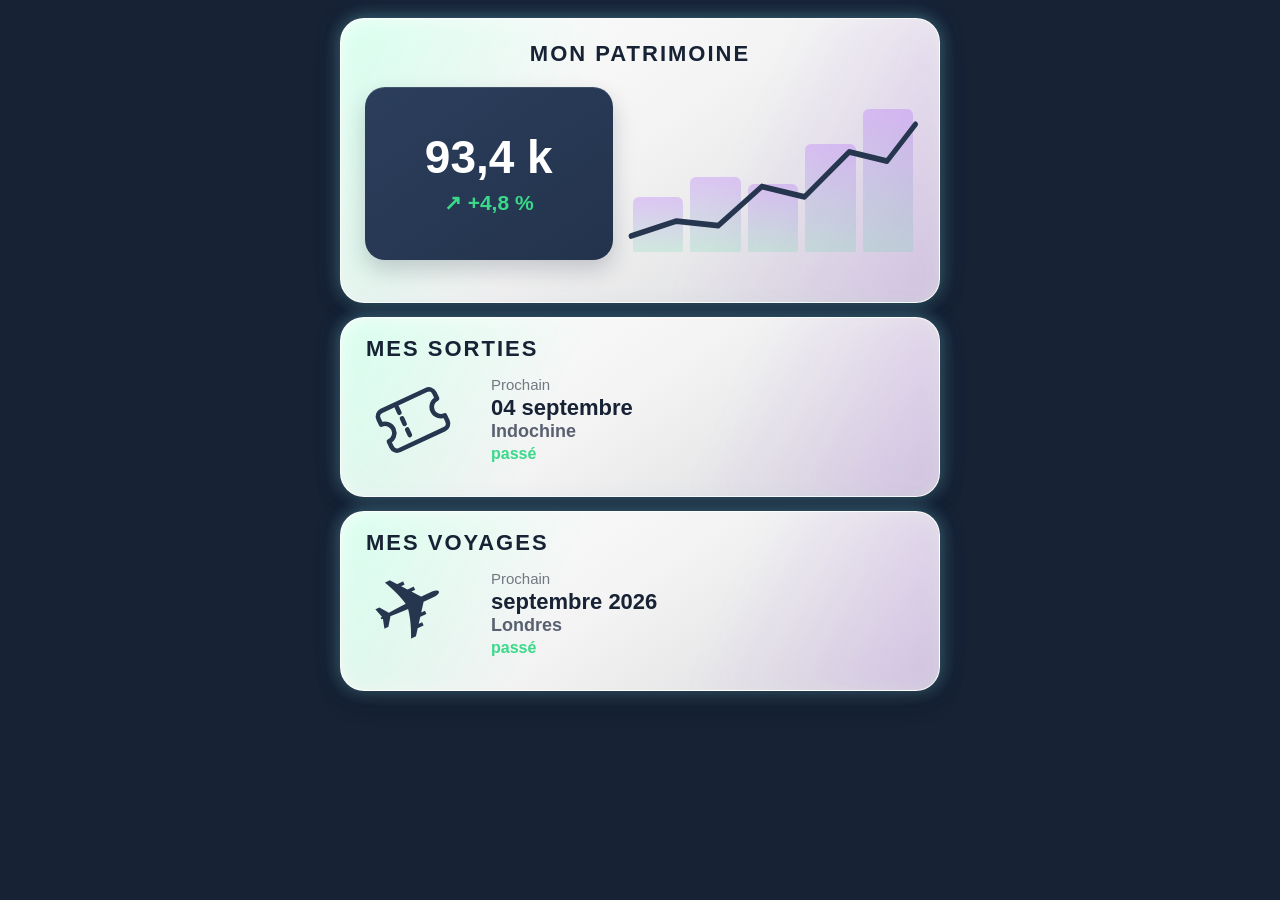
==== index.html @ 4603ddf6 "Change 'evenement' span to 'destination'" ====
<!DOCTYPE html>
<html lang="fr">
<head>
    <meta charset="UTF-8">
    <meta name="viewport" content="width=device-width, initial-scale=1.0">
    <title>Hub</title>
    <link rel="stylesheet" href="style.css">
</head>
<body>

    <div class="hub">

        <!-- Carte Patrimoine -->
        <div class="card card-patrimoine">
            <h1>MON PATRIMOINE</h1>
            <div class="patrimoine-content">
                <div class="value-box">
                    <span class="total-value">93,4 k</span>
                    <span class="evolution">↗ +4,8 %</span>
                </div>
                <div class="graph">

                    <div class="bar bar-1"></div>
                    <div class="bar bar-2"></div>
                    <div class="bar bar-3"></div>
                    <div class="bar bar-4"></div>
                    <div class="bar bar-5"></div>

                    <svg viewBox="0 0 300 150" preserveAspectRatio="none">

                        <polyline
                            points="0,125 48,112 92,116 138,82 183,91 230,52 270,60 300,28"
                            fill="none"
                        />

                    </svg>

                </div>
            </div>
        </div>

        <!-- Carte Sorties -->
        <div class="card card-small">
            <h2>MES SORTIES</h2>
            <div class="small-content">
                <div class="icon">
                    <svg class="ticket-icon" viewBox="0 0 24 24" fill="none" stroke-width="2" stroke-linecap="round" stroke-linejoin="round">
                        <path d="M2 9a3 3 0 0 1 0 6v2a2 2 0 0 0 2 2h16a2 2 0 0 0 2-2v-2a3 3 0 0 1 0-6V7a2 2 0 0 0-2-2H4a2 2 0 0 0-2 2z"></path>
                        <line x1="9" y1="6" x2="9" y2="18" stroke-dasharray="2 2"></line>
                    </svg>
                </div>
                <div class="next-info">
                    <span class="label">Prochain</span>
                    <span class="date">04 septembre</span>
                    <span class="destination">Stepson</span>
                    <span class="countdown">dans 4 mois</span>
                </div>
            </div>
        </div>

        <!-- Carte Voyages -->
        <div class="card card-small">
            <h2>MES VOYAGES</h2>
            <div class="small-content">
                <div class="icon">
                    <span class="plane-icon">✈</span>
                </div>
                <div class="next-info">
                    <span class="label">Prochain</span>
                    <span class="date">18 septembre</span>
                    <span class="destination">Londres</span>
                    <span class="countdown">dans 18 jours</span>
                </div>
            </div>
        </div>

    </div>

<script src="script.js"></script>
    
</body>
</html>
---- style.css ----
* {
    margin: 0;
    padding: 0;
    box-sizing: border-box;
    -webkit-tap-highlight-color: transparent;
}

html,
body {
    width: 100%;
    height: 100%;
    overflow: hidden;
}

body {
    font-family: Arial, sans-serif;
    background: #172235;
    color: #172235;
    padding: 18px 16px;
    overflow: hidden;
}

.hub {
    width: 100%;
    height: 100%;
    max-width: 600px;
    margin: 0 auto;
    display: flex;
    flex-direction: column;
    justify-space: space-between;
    gap: 14px;
}

/* ==================================================
   CADRES ET HALO
================================================== */

.card {
    position: relative;
    width: 100%;
    background: linear-gradient(145deg, #ffffff 0%, #f3f3f3 48%, #d7d8db 100%);
    border-radius: 24px;
    border: 1px solid rgba(255,255,255,0.85);
    isolation: isolate;
    overflow: hidden;
    box-shadow:
        0 12px 25px rgba(0,0,0,0.18),
        0 0 16px rgba(55,255,170,0.25),
        0 0 30px rgba(55,255,170,0.10),
        0 0 18px rgba(175,80,255,0.19),
        0 0 34px rgba(175,80,255,0.08);
}

.card::before {
    content: "";
    position: absolute;
    inset: -4px;
    border-radius: 28px;
    background: linear-gradient(
        115deg,
        rgba(55,255,170,0.34),
        transparent 38%,
        transparent 62%,
        rgba(175,80,255,0.30)
    );
    filter: blur(11px);
    opacity: 0.58;
    z-index: -1;
}

/* ==================================================
   TITRES
================================================== */

.card h1,
.card h2 {
    color: #172235;
    font-weight: 700;
    letter-spacing: 2px;
}

.card-patrimoine h1 {
    text-align: center;
    font-size: 22px;
}

.card-small h2 {
    text-align: left;
    font-size: 22px;
}

/* ==================================================
   PATRIMOINE
================================================== */

.card-patrimoine {
    height: 44vh;
    min-height: 245px;
    max-height: 285px;
    padding: 22px 24px;
}

.patrimoine-content {
    height: calc(100% - 38px);
    margin-top: 6px;
    display: flex;
    align-items: center;
    gap: 18px;
}

.value-box {
    width: 45%;
    height: 86%;
    flex-shrink: 0;
    background: linear-gradient(145deg, #2b3e5b, #23334d);
    border-radius: 20px;
    padding: 18px;
    display: flex;
    flex-direction: column;
    align-items: center;
    justify-content: center;
    text-align: center;
    box-shadow:
        inset 0 1px 0 rgba(255,255,255,0.12),
        0 10px 22px rgba(23,34,53,0.20);
}

.total-value {
    color: #ffffff;
    font-size: clamp(34px, 8vw, 46px);
    line-height: 1;
    font-weight: 700;
    white-space: nowrap;
}

.evolution {
    margin-top: 12px;
    color: #39d98a;
    font-size: 21px;
    line-height: 1;
    font-weight: 600;
}

/* ==================================================
   GRAPHIQUE
================================================== */

.graph {
    position: relative;
    width: 55%;
    height: 86%;
    display: flex;
    align-items: flex-end;
    gap: 7px;
    padding: 8px 2px;
}

.bar {
    flex: 1;
    border-radius: 6px 6px 2px 2px;
    background: linear-gradient(
        to top,
        rgba(54,216,143,0.18),
        rgba(167,77,255,0.30)
    );
    opacity: 0.85;
}

.bar-1 { height: 35%; }
.bar-2 { height: 48%; }
.bar-3 { height: 43%; }
.bar-4 { height: 69%; }
.bar-5 { height: 91%; }

.graph svg {
    position: absolute;
    inset: 5px 0;
    width: 100%;
    height: 100%;
    overflow: visible;
}

.graph polyline {
    stroke: #26364f;
    stroke-width: 5;
    stroke-linecap: round;
    stroke-linejoin: round;
}

/* ==================================================
   PETITS CADRES
================================================== */

.card-small {
    height: 25vh;
    min-height: 155px;
    max-height: 180px;
    padding: 18px 25px;
    display: flex;
    flex-direction: column;
    justify-space: space-between;
}

.card-small .small-content {
    flex: 1;
    position: relative;
    display: flex;
    align-items: center;
}

/* ==================================================
   ICÔNES (CENTRAGE ET TAILLES)
================================================== */

.card-small .icon {
    position: absolute;
    left: 10px; /* Distance exacte par rapport au bord gauche */
    top: 50%;
    transform: translateY(-50%);
    display: flex;
    align-items: center;
    justify-content: center;
    color: #26364f;
}


/* Ticket centré avec trait plus fin (stroke-width: 1.5px) */
.ticket-icon {
    width: 74px;
    height: 74px;
    transform: rotate(-25deg);
    stroke: #26364f;
    stroke-width: 1.5px;
}

/* Avion agrandi et centré */
.plane-icon {
    font-size: 90px;
    line-height: 1;
    transform: rotate(-25deg) translateY(-8px);
    display: flex;
    align-items: center;
    justify-content: center;
}

/* ==================================================
   INFORMATIONS
================================================== */

.next-info {
    margin-left: 125px; /* Ajuste cette valeur selon la taille de ton icône */
    display: flex;
    flex-direction: column;
    gap: 2px;
}


.label {
    font-size: 15px;
    line-height: 1.1;
    font-weight: 500;
    color: #737781;
}

.date {
    font-size: 22px;
    line-height: 1.1;
    font-weight: 700;
    color: #172235;
    white-space: nowrap;
}

.destination {
    font-size: 18px;
    line-height: 1.1;
    font-weight: 600;
    color: #596170;
}

.countdown {
    margin-top: 1px;
    font-size: 16px;
    line-height: 1.1;
    font-weight: 600;
    color: #39d98a;
}
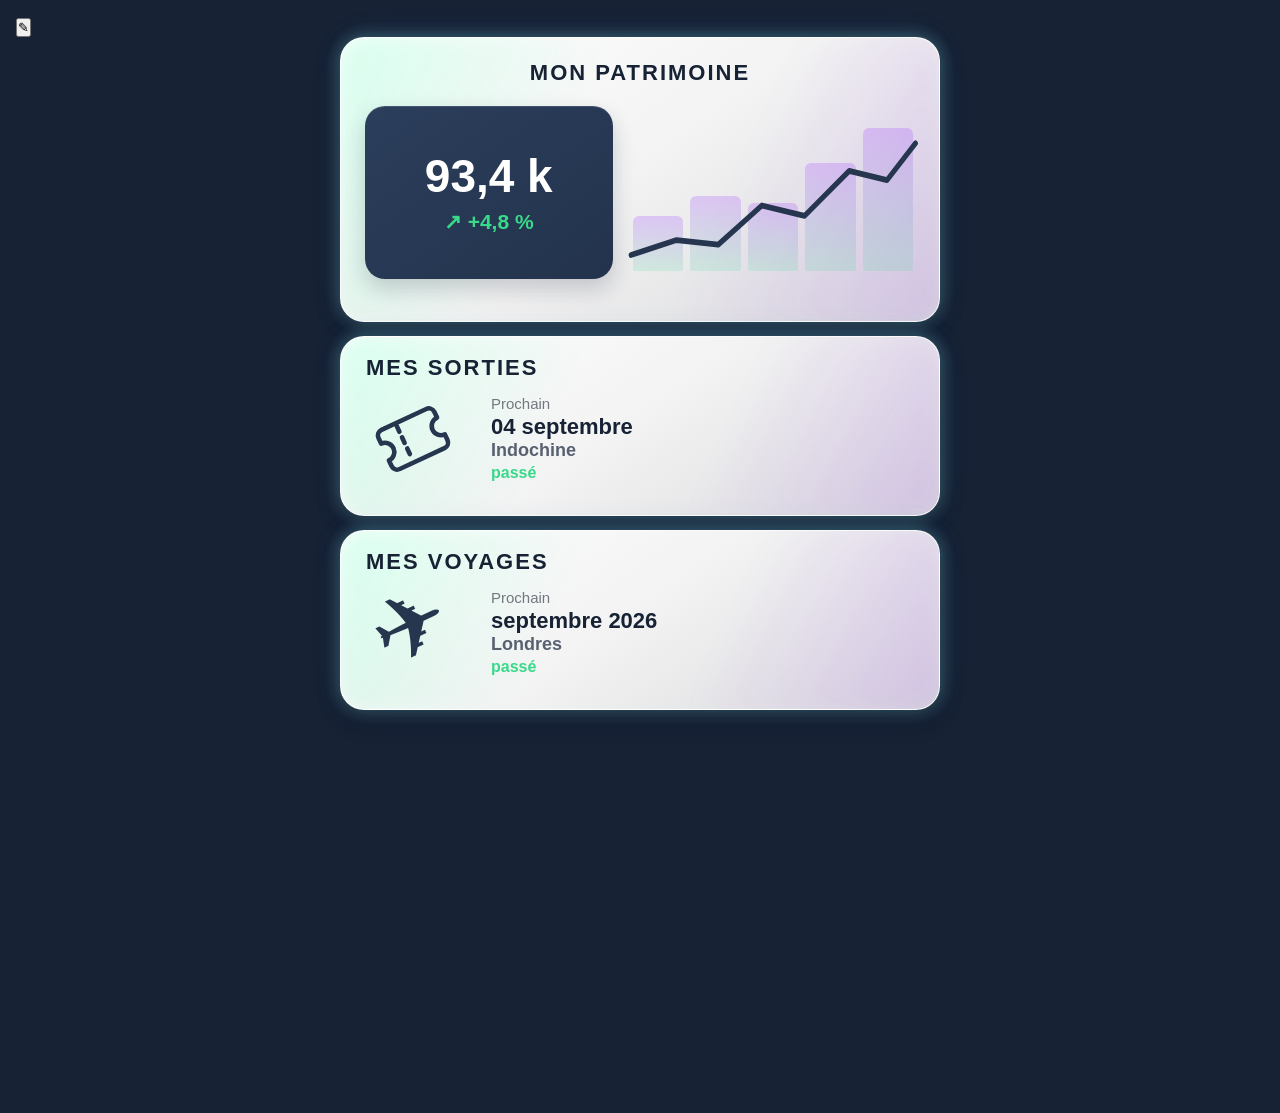
==== commit 9b394a4e: "Create index.html" ====
--- a/index.html
+++ b/index.html
@@ -6,18 +6,45 @@
     <title>Hub</title>
     <link rel="stylesheet" href="style.css">
 </head>
+
 <body>
 
+    <!-- =========================
+         BOUTON ÉDITION
+    ========================= -->
+
+    <button id="btnEdition" aria-label="Modifier le Hub">
+        ✎
+    </button>
+
+
+    <!-- =========================
+         HUB
+    ========================= -->
+
     <div class="hub">
 
         <!-- Carte Patrimoine -->
+
         <div class="card card-patrimoine">
+
             <h1>MON PATRIMOINE</h1>
+
             <div class="patrimoine-content">
+
                 <div class="value-box">
-                    <span class="total-value">93,4 k</span>
-                    <span class="evolution">↗ +4,8 %</span>
-                </div>
+
+                    <span class="total-value">
+                        93,4 k
+                    </span>
+
+                    <span class="evolution">
+                        0 %
+                    </span>
+
+                </div>
+
+
                 <div class="graph">
 
                     <div class="bar bar-1"></div>
@@ -26,7 +53,10 @@
                     <div class="bar bar-4"></div>
                     <div class="bar bar-5"></div>
 
-                    <svg viewBox="0 0 300 150" preserveAspectRatio="none">
+                    <svg
+                        viewBox="0 0 300 150"
+                        preserveAspectRatio="none"
+                    >
 
                         <polyline
                             points="0,125 48,112 92,116 138,82 183,91 230,52 270,60 300,28"
@@ -36,47 +66,217 @@
                     </svg>
 
                 </div>
-            </div>
-        </div>
+
+            </div>
+
+        </div>
+
 
         <!-- Carte Sorties -->
+
         <div class="card card-small">
+
             <h2>MES SORTIES</h2>
+
             <div class="small-content">
+
                 <div class="icon">
-                    <svg class="ticket-icon" viewBox="0 0 24 24" fill="none" stroke-width="2" stroke-linecap="round" stroke-linejoin="round">
+
+                    <svg
+                        class="ticket-icon"
+                        viewBox="0 0 24 24"
+                        fill="none"
+                        stroke-width="2"
+                        stroke-linecap="round"
+                        stroke-linejoin="round"
+                    >
+
                         <path d="M2 9a3 3 0 0 1 0 6v2a2 2 0 0 0 2 2h16a2 2 0 0 0 2-2v-2a3 3 0 0 1 0-6V7a2 2 0 0 0-2-2H4a2 2 0 0 0-2 2z"></path>
-                        <line x1="9" y1="6" x2="9" y2="18" stroke-dasharray="2 2"></line>
+
+                        <line
+                            x1="9"
+                            y1="6"
+                            x2="9"
+                            y2="18"
+                            stroke-dasharray="2 2"
+                        ></line>
+
                     </svg>
-                </div>
+
+                </div>
+
+
                 <div class="next-info">
-                    <span class="label">Prochain</span>
-                    <span class="date">04 septembre</span>
-                    <span class="destination">Stepson</span>
-                    <span class="countdown">dans 4 mois</span>
-                </div>
-            </div>
-        </div>
+
+                    <span class="label">
+                        Prochain
+                    </span>
+
+                    <span class="date"></span>
+
+                    <span class="destination"></span>
+
+                    <span class="countdown"></span>
+
+                </div>
+
+            </div>
+
+        </div>
+
 
         <!-- Carte Voyages -->
+
         <div class="card card-small">
+
             <h2>MES VOYAGES</h2>
+
             <div class="small-content">
+
                 <div class="icon">
-                    <span class="plane-icon">✈</span>
-                </div>
+
+                    <span class="plane-icon">
+                        ✈
+                    </span>
+
+                </div>
+
+
                 <div class="next-info">
-                    <span class="label">Prochain</span>
-                    <span class="date">18 septembre</span>
-                    <span class="destination">Londres</span>
-                    <span class="countdown">dans 18 jours</span>
-                </div>
-            </div>
+
+                    <span class="label">
+                        Prochain
+                    </span>
+
+                    <span class="date"></span>
+
+                    <span class="destination"></span>
+
+                    <span class="countdown"></span>
+
+                </div>
+
+            </div>
+
         </div>
 
     </div>
 
-<script src="script.js"></script>
-    
+
+    <!-- =========================
+         FENÊTRE D'ÉDITION
+    ========================= -->
+
+    <div id="edition" class="edition">
+
+        <div class="edition-box">
+
+            <div class="edition-header">
+
+                <h2>MODIFIER LE HUB</h2>
+
+                <button
+                    id="btnFermer"
+                    aria-label="Fermer"
+                >
+                    ×
+                </button>
+
+            </div>
+
+
+            <!-- Patrimoine -->
+
+            <div class="edition-section">
+
+                <h3>PATRIMOINE</h3>
+
+                <label for="inputPatrimoine">
+                    Total en €
+                </label>
+
+                <input
+                    id="inputPatrimoine"
+                    type="number"
+                    inputmode="decimal"
+                    min="0"
+                    step="0.01"
+                >
+
+            </div>
+
+
+            <!-- Sortie -->
+
+            <div class="edition-section">
+
+                <h3>SORTIE</h3>
+
+                <label for="inputSortieDate">
+                    Date
+                </label>
+
+                <input
+                    id="inputSortieDate"
+                    type="date"
+                >
+
+
+                <label for="inputSortieEvenement">
+                    Événement
+                </label>
+
+                <input
+                    id="inputSortieEvenement"
+                    type="text"
+                    placeholder="Ex. Indochine"
+                >
+
+            </div>
+
+
+            <!-- Voyage -->
+
+            <div class="edition-section">
+
+                <h3>VOYAGE</h3>
+
+                <label for="inputVoyageDate">
+                    Mois et année
+                </label>
+
+                <input
+                    id="inputVoyageDate"
+                    type="month"
+                >
+
+
+                <label for="inputVoyageDestination">
+                    Destination
+                </label>
+
+                <input
+                    id="inputVoyageDestination"
+                    type="text"
+                    placeholder="Ex. Londres"
+                >
+
+            </div>
+
+
+            <button
+                id="btnEnregistrer"
+                class="btn-enregistrer"
+            >
+                ENREGISTRER
+            </button>
+
+        </div>
+
+    </div>
+
+
+    <script src="script.js"></script>
+
 </body>
 </html>
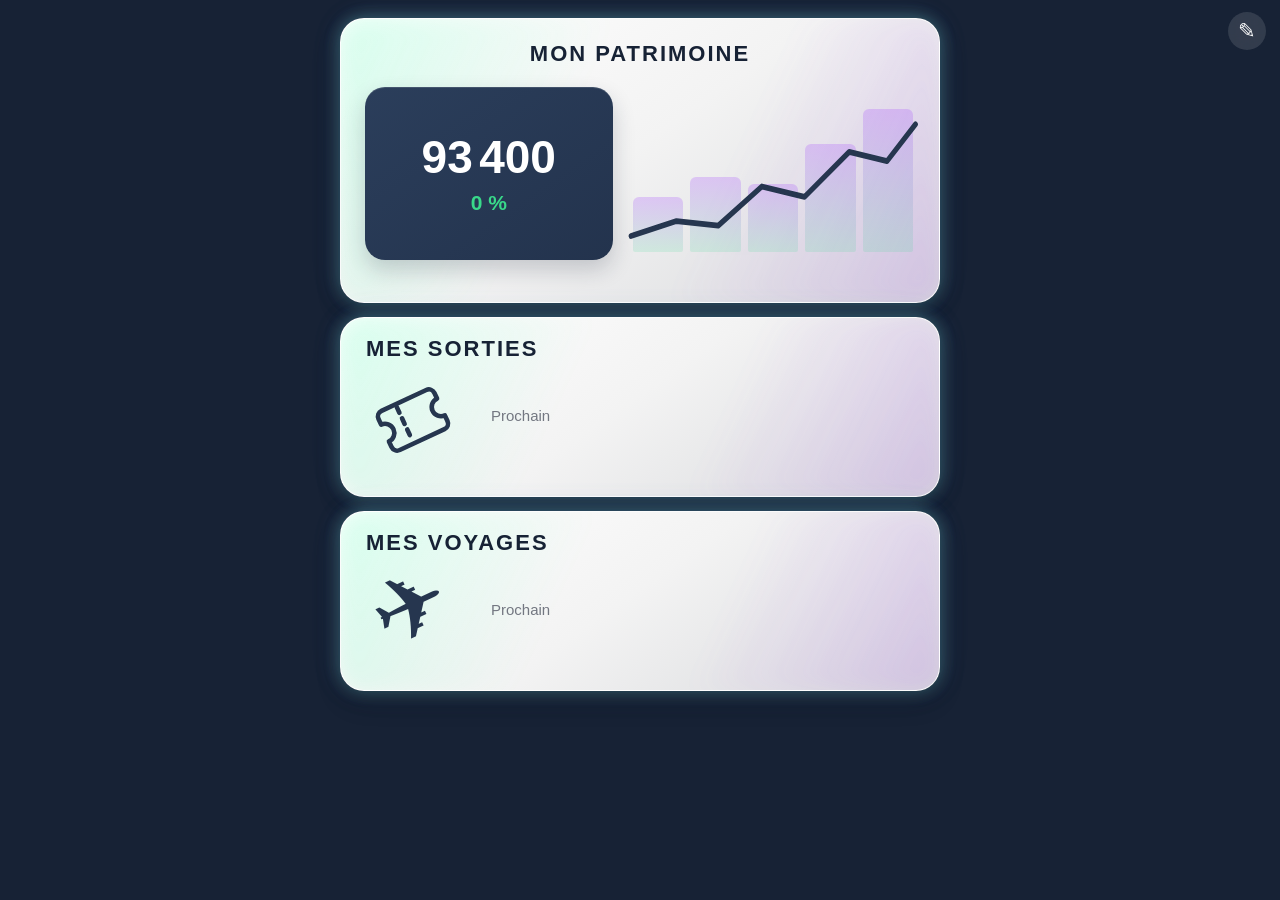
==== commit 7a39bdf3: "Add initial HTML structure for Hub" ====
--- a/index.html
+++ b/index.html
@@ -9,22 +9,16 @@
 
 <body>
 
-    <!-- =========================
-         BOUTON ÉDITION
-    ========================= -->
-
     <button id="btnEdition" aria-label="Modifier le Hub">
         ✎
     </button>
 
 
-    <!-- =========================
-         HUB
-    ========================= -->
-
     <div class="hub">
 
-        <!-- Carte Patrimoine -->
+        <!-- =========================
+             PATRIMOINE
+        ========================= -->
 
         <div class="card card-patrimoine">
 
@@ -57,12 +51,10 @@
                         viewBox="0 0 300 150"
                         preserveAspectRatio="none"
                     >
-
                         <polyline
                             points="0,125 48,112 92,116 138,82 183,91 230,52 270,60 300,28"
                             fill="none"
                         />
-
                     </svg>
 
                 </div>
@@ -72,7 +64,9 @@
         </div>
 
 
-        <!-- Carte Sorties -->
+        <!-- =========================
+             SORTIES
+        ========================= -->
 
         <div class="card card-small">
 
@@ -90,7 +84,6 @@
                         stroke-linecap="round"
                         stroke-linejoin="round"
                     >
-
                         <path d="M2 9a3 3 0 0 1 0 6v2a2 2 0 0 0 2 2h16a2 2 0 0 0 2-2v-2a3 3 0 0 1 0-6V7a2 2 0 0 0-2-2H4a2 2 0 0 0-2 2z"></path>
 
                         <line
@@ -100,7 +93,6 @@
                             y2="18"
                             stroke-dasharray="2 2"
                         ></line>
-
                     </svg>
 
                 </div>
@@ -125,7 +117,9 @@
         </div>
 
 
-        <!-- Carte Voyages -->
+        <!-- =========================
+             VOYAGES
+        ========================= -->
 
         <div class="card card-small">
 
@@ -164,7 +158,7 @@
 
 
     <!-- =========================
-         FENÊTRE D'ÉDITION
+         ÉDITION
     ========================= -->
 
     <div id="edition" class="edition">
@@ -185,7 +179,7 @@
             </div>
 
 
-            <!-- Patrimoine -->
+            <!-- PATRIMOINE -->
 
             <div class="edition-section">
 
@@ -201,24 +195,29 @@
                     inputmode="decimal"
                     min="0"
                     step="0.01"
-                >
-
-            </div>
-
-
-            <!-- Sortie -->
+                    placeholder="93400"
+                >
+
+            </div>
+
+
+            <!-- SORTIE -->
 
             <div class="edition-section">
 
                 <h3>SORTIE</h3>
 
                 <label for="inputSortieDate">
-                    Date
+                    Date — JJMMAA
                 </label>
 
                 <input
                     id="inputSortieDate"
-                    type="date"
+                    type="text"
+                    inputmode="numeric"
+                    maxlength="6"
+                    placeholder="040926"
+                    autocomplete="off"
                 >
 
 
@@ -230,24 +229,29 @@
                     id="inputSortieEvenement"
                     type="text"
                     placeholder="Ex. Indochine"
-                >
-
-            </div>
-
-
-            <!-- Voyage -->
+                    autocomplete="off"
+                >
+
+            </div>
+
+
+            <!-- VOYAGE -->
 
             <div class="edition-section">
 
                 <h3>VOYAGE</h3>
 
                 <label for="inputVoyageDate">
-                    Mois et année
+                    Mois + année — MMAAAA
                 </label>
 
                 <input
                     id="inputVoyageDate"
-                    type="month"
+                    type="text"
+                    inputmode="numeric"
+                    maxlength="6"
+                    placeholder="092026"
+                    autocomplete="off"
                 >
 
 
@@ -259,6 +263,7 @@
                     id="inputVoyageDestination"
                     type="text"
                     placeholder="Ex. Londres"
+                    autocomplete="off"
                 >
 
             </div>
@@ -279,4 +284,4 @@
     <script src="script.js"></script>
 
 </body>
-</html>
+  </html>
--- a/style.css
+++ b/style.css
@@ -284,3 +284,229 @@
     font-weight: 600;
     color: #39d98a;
 }
+
+/* ==================================================
+   BOUTON ÉDITION
+================================================== */
+
+#btnEdition {
+    position: fixed;
+    top: 12px;
+    right: 14px;
+    z-index: 50;
+
+    width: 38px;
+    height: 38px;
+
+    border: none;
+    border-radius: 50%;
+
+    background: rgba(255,255,255,0.12);
+    color: #ffffff;
+
+    font-size: 21px;
+    font-weight: 400;
+
+    display: flex;
+    align-items: center;
+    justify-content: center;
+
+    cursor: pointer;
+
+    backdrop-filter: blur(8px);
+    -webkit-backdrop-filter: blur(8px);
+}
+
+
+/* ==================================================
+   ÉVOLUTION PATRIMOINE
+================================================== */
+
+.evolution {
+    margin-top: 12px;
+    color: #39d98a;
+    font-size: 21px;
+    line-height: 1;
+    font-weight: 600;
+}
+
+
+/* ==================================================
+   FENÊTRE D'ÉDITION
+================================================== */
+
+.edition {
+    position: fixed;
+    inset: 0;
+
+    z-index: 100;
+
+    background: rgba(23,34,53,0.82);
+
+    display: none;
+
+    align-items: center;
+    justify-content: center;
+
+    padding: 20px;
+}
+
+.edition.active {
+    display: flex;
+}
+
+
+/* ==================================================
+   BOÎTE
+================================================== */
+
+.edition-box {
+    width: 100%;
+    max-width: 440px;
+    max-height: 92vh;
+
+    overflow-y: auto;
+
+    background: linear-gradient(
+        145deg,
+        #ffffff 0%,
+        #f3f3f3 48%,
+        #d7d8db 100%
+    );
+
+    border-radius: 24px;
+
+    padding: 22px;
+
+    box-shadow:
+        0 18px 40px rgba(0,0,0,0.35),
+        0 0 25px rgba(255,138,0,0.18);
+}
+
+
+/* ==================================================
+   EN-TÊTE
+================================================== */
+
+.edition-header {
+    display: flex;
+    align-items: center;
+    justify-content: space-between;
+
+    margin-bottom: 20px;
+}
+
+.edition-header h2 {
+    color: #172235;
+    font-size: 20px;
+    letter-spacing: 1.5px;
+}
+
+#btnFermer {
+    width: 34px;
+    height: 34px;
+
+    border: none;
+    border-radius: 50%;
+
+    background: #172235;
+    color: #ffffff;
+
+    font-size: 23px;
+
+    display: flex;
+    align-items: center;
+    justify-content: center;
+}
+
+
+/* ==================================================
+   SECTIONS
+================================================== */
+
+.edition-section {
+    margin-bottom: 20px;
+}
+
+.edition-section h3 {
+    margin-bottom: 10px;
+
+    color: #172235;
+
+    font-size: 15px;
+    letter-spacing: 1.5px;
+}
+
+
+/* ==================================================
+   LABELS
+================================================== */
+
+.edition-section label {
+    display: block;
+
+    margin-bottom: 5px;
+
+    color: #737781;
+
+    font-size: 13px;
+}
+
+
+/* ==================================================
+   CHAMPS
+================================================== */
+
+.edition-section input {
+    width: 100%;
+
+    height: 46px;
+
+    margin-bottom: 10px;
+
+    padding: 0 14px;
+
+    border: 1px solid #c9cbd0;
+    border-radius: 12px;
+
+    background: #ffffff;
+
+    color: #172235;
+
+    font-size: 16px;
+
+    outline: none;
+}
+
+.edition-section input:focus {
+    border-color: #ff8a00;
+    box-shadow: 0 0 0 2px rgba(255,138,0,0.12);
+}
+
+
+/* ==================================================
+   BOUTON ENREGISTRER
+================================================== */
+
+.btn-enregistrer {
+    width: 100%;
+
+    height: 50px;
+
+    border: none;
+    border-radius: 14px;
+
+    background: #172235;
+    color: #ffffff;
+
+    font-size: 15px;
+    font-weight: 700;
+
+    letter-spacing: 1.5px;
+
+    cursor: pointer;
+}
+
+.btn-enregistrer:active {
+    transform: scale(0.98);
+}
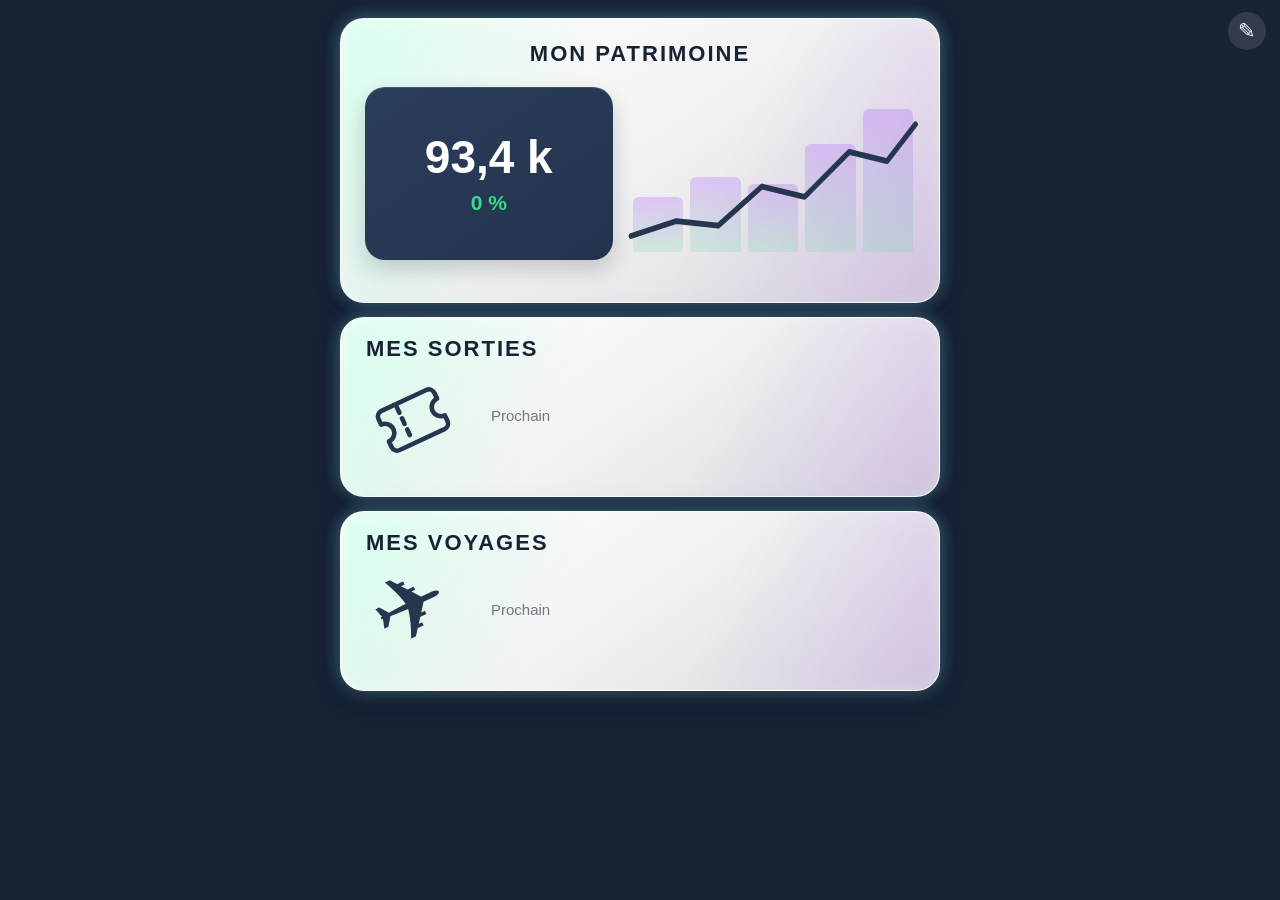
==== commit a1777633: "Update index.html" ====
--- a/index.html
+++ b/index.html
@@ -216,7 +216,7 @@
                     type="text"
                     inputmode="numeric"
                     maxlength="6"
-                    placeholder="040926"
+                    placeholder=""
                     autocomplete="off"
                 >
 
@@ -228,7 +228,7 @@
                 <input
                     id="inputSortieEvenement"
                     type="text"
-                    placeholder="Ex. Indochine"
+                    placeholder=""
                     autocomplete="off"
                 >
 
@@ -250,7 +250,7 @@
                     type="text"
                     inputmode="numeric"
                     maxlength="6"
-                    placeholder="092026"
+                    placeholder=""
                     autocomplete="off"
                 >
 
@@ -262,7 +262,7 @@
                 <input
                     id="inputVoyageDestination"
                     type="text"
-                    placeholder="Ex. Londres"
+                    placeholder=""
                     autocomplete="off"
                 >
 
--- a/style.css
+++ b/style.css
@@ -510,3 +510,218 @@
 .btn-enregistrer:active {
     transform: scale(0.98);
 }
+
+/* ==================================================
+   BOUTON ÉDITION
+================================================== */
+
+#btnEdition {
+    position: fixed;
+    top: 12px;
+    right: 14px;
+    z-index: 50;
+
+    width: 38px;
+    height: 38px;
+
+    border: none;
+    border-radius: 50%;
+
+    background: rgba(255,255,255,0.12);
+    color: #ffffff;
+
+    font-size: 21px;
+    font-weight: 400;
+
+    display: flex;
+    align-items: center;
+    justify-content: center;
+
+    cursor: pointer;
+
+    backdrop-filter: blur(8px);
+    -webkit-backdrop-filter: blur(8px);
+}
+
+
+/* ==================================================
+   FENÊTRE D'ÉDITION
+================================================== */
+
+.edition {
+    position: fixed;
+    inset: 0;
+
+    z-index: 100;
+
+    background: rgba(23,34,53,0.82);
+
+    display: none;
+
+    align-items: center;
+    justify-content: center;
+
+    padding: 20px;
+}
+
+.edition.active {
+    display: flex;
+}
+
+
+/* ==================================================
+   BOÎTE
+================================================== */
+
+.edition-box {
+    width: 100%;
+    max-width: 440px;
+    max-height: 92vh;
+
+    overflow-y: auto;
+
+    background: linear-gradient(
+        145deg,
+        #ffffff 0%,
+        #f3f3f3 48%,
+        #d7d8db 100%
+    );
+
+    border-radius: 24px;
+
+    padding: 22px;
+
+    box-shadow:
+        0 18px 40px rgba(0,0,0,0.35),
+        0 0 25px rgba(255,138,0,0.18);
+}
+
+
+/* ==================================================
+   EN-TÊTE
+================================================== */
+
+.edition-header {
+    display: flex;
+    align-items: center;
+    justify-content: space-between;
+
+    margin-bottom: 20px;
+}
+
+.edition-header h2 {
+    color: #172235;
+    font-size: 20px;
+    letter-spacing: 1.5px;
+}
+
+#btnFermer {
+    width: 34px;
+    height: 34px;
+
+    border: none;
+    border-radius: 50%;
+
+    background: #172235;
+    color: #ffffff;
+
+    font-size: 23px;
+
+    display: flex;
+    align-items: center;
+    justify-content: center;
+}
+
+
+/* ==================================================
+   SECTIONS
+================================================== */
+
+.edition-section {
+    margin-bottom: 20px;
+}
+
+.edition-section h3 {
+    margin-bottom: 10px;
+
+    color: #172235;
+
+    font-size: 15px;
+    letter-spacing: 1.5px;
+}
+
+
+/* ==================================================
+   LABELS
+================================================== */
+
+.edition-section label {
+    display: block;
+
+    margin-bottom: 5px;
+
+    color: #737781;
+
+    font-size: 13px;
+}
+
+
+/* ==================================================
+   CHAMPS
+================================================== */
+
+.edition-section input {
+    width: 100%;
+
+    height: 46px;
+
+    margin-bottom: 10px;
+
+    padding: 0 14px;
+
+    border: 1px solid #c9cbd0;
+    border-radius: 12px;
+
+    background: #ffffff;
+
+    color: #172235;
+
+    font-size: 16px;
+
+    outline: none;
+}
+
+.edition-section input:focus {
+    border-color: #ff8a00;
+
+    box-shadow:
+        0 0 0 2px rgba(255,138,0,0.12);
+}
+
+
+/* ==================================================
+   BOUTON
+================================================== */
+
+.btn-enregistrer {
+    width: 100%;
+
+    height: 50px;
+
+    border: none;
+    border-radius: 14px;
+
+    background: #172235;
+    color: #ffffff;
+
+    font-size: 15px;
+    font-weight: 700;
+
+    letter-spacing: 1.5px;
+
+    cursor: pointer;
+}
+
+.btn-enregistrer:active {
+    transform: scale(0.98);
+}
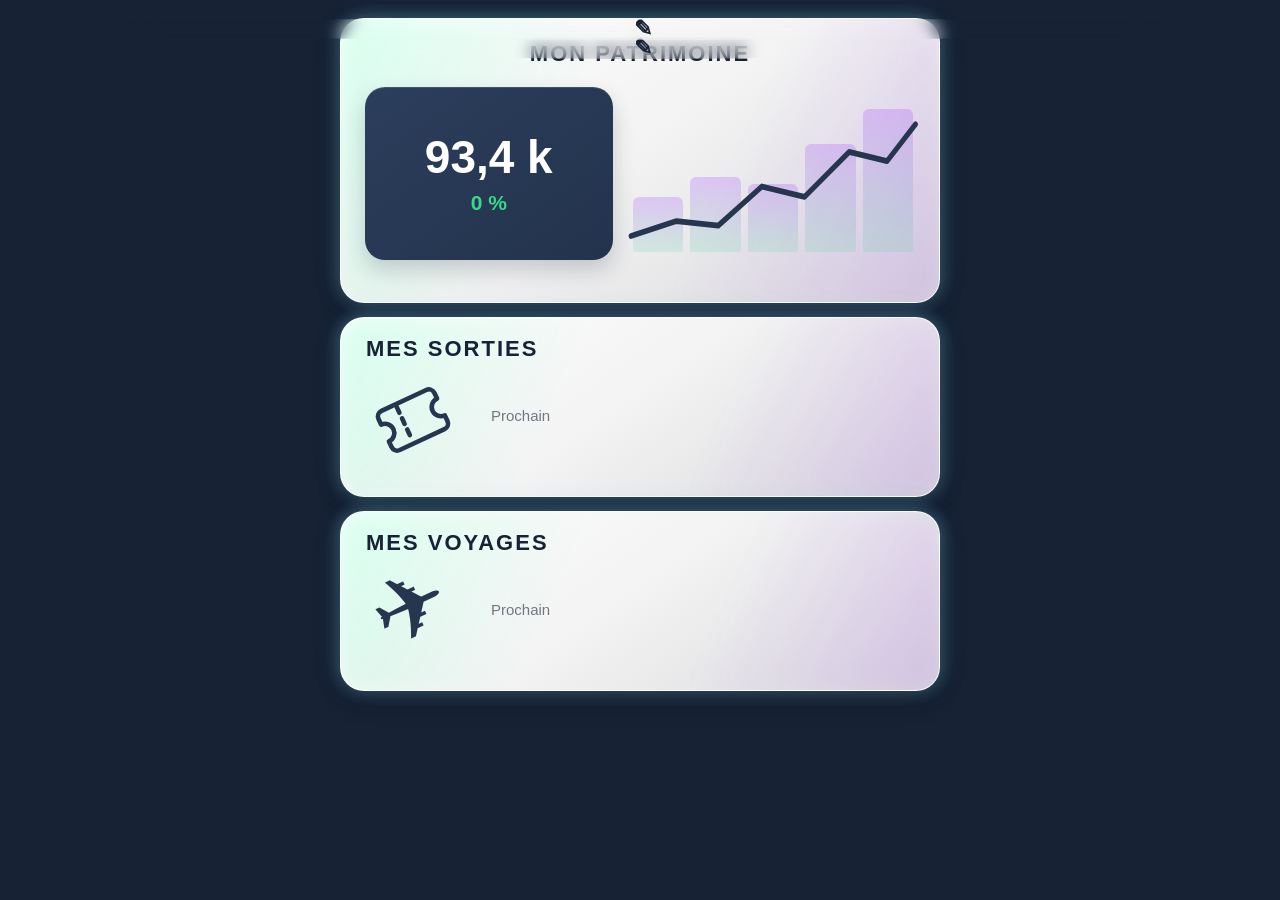
==== commit 2adef80d: "Add edit button to index.html" ====
--- a/index.html
+++ b/index.html
@@ -22,6 +22,10 @@
 
         <div class="card card-patrimoine">
 
+<button id="btnEdition" aria-label="Modifier le Hub">
+        ✎
+</button>
+            
             <h1>MON PATRIMOINE</h1>
 
             <div class="patrimoine-content">
--- a/style.css
+++ b/style.css
@@ -516,31 +516,31 @@
 ================================================== */
 
 #btnEdition {
-    position: fixed;
-    top: 12px;
-    right: 14px;
-    z-index: 50;
-
-    width: 38px;
-    height: 38px;
+    position: absolute;
+    top: 18px;
+    left: 20px;
+    z-index: 10;
+
+    width: auto;
+    height: auto;
+
+    padding: 0;
 
     border: none;
-    border-radius: 50%;
-
-    background: rgba(255,255,255,0.12);
-    color: #ffffff;
-
-    font-size: 21px;
-    font-weight: 400;
-
-    display: flex;
-    align-items: center;
-    justify-content: center;
+    background: transparent;
+
+    color: #172235;
+
+    font-size: 22px;
+    font-weight: 700;
+
+    line-height: 1;
 
     cursor: pointer;
-
-    backdrop-filter: blur(8px);
-    -webkit-backdrop-filter: blur(8px);
+}
+
+#btnEdition:active {
+    transform: scale(0.9);
 }
 
 
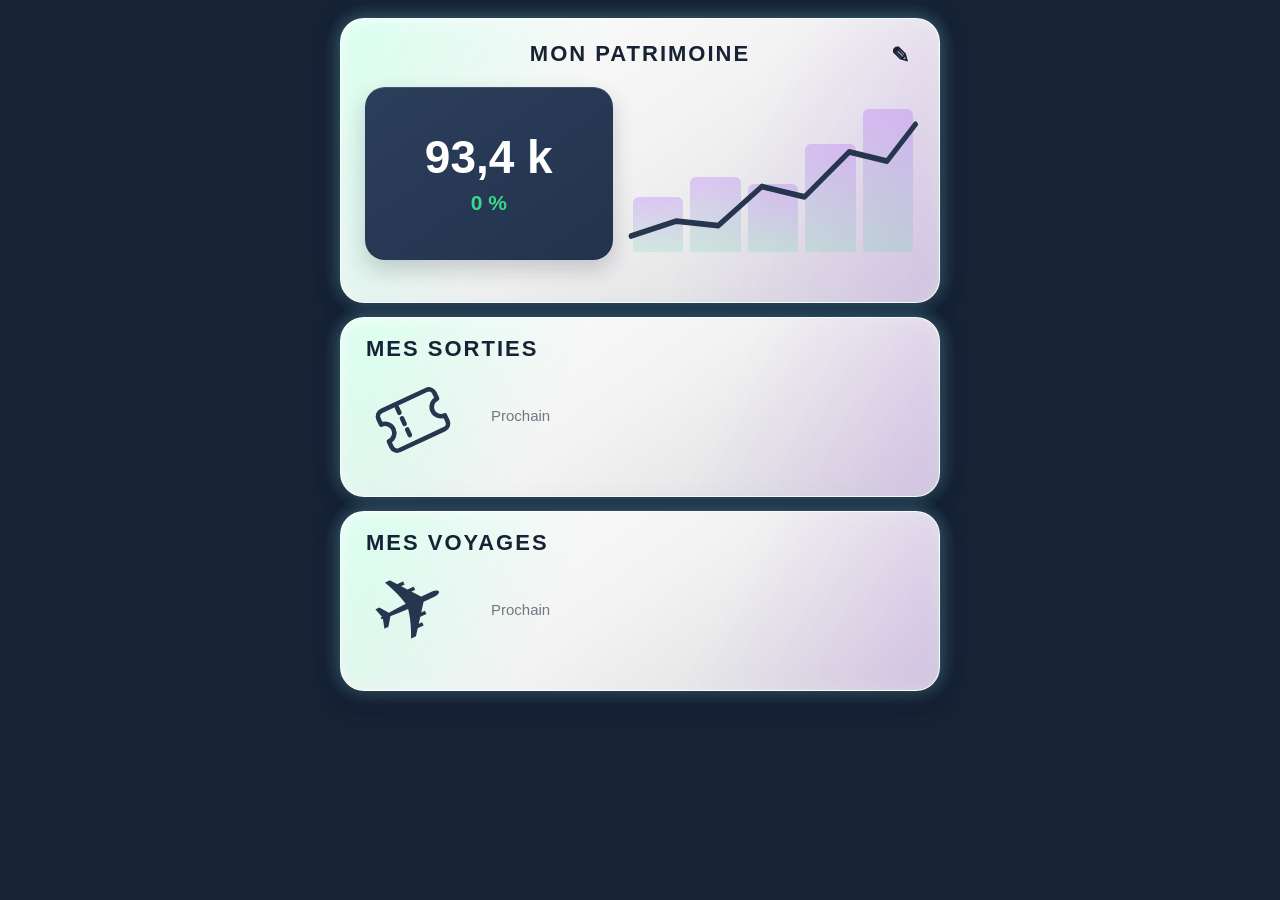
==== commit b099fc91: "Remove edit button from index.html Removed the button for editing the Hub." ====
--- a/index.html
+++ b/index.html
@@ -8,10 +8,6 @@
 </head>
 
 <body>
-
-    <button id="btnEdition" aria-label="Modifier le Hub">
-        ✎
-    </button>
 
 
     <div class="hub">
--- a/style.css
+++ b/style.css
@@ -518,11 +518,8 @@
 #btnEdition {
     position: absolute;
     top: 18px;
-    left: 20px;
+    right: 20px;
     z-index: 10;
-
-    width: auto;
-    height: auto;
 
     padding: 0;
 
@@ -533,7 +530,6 @@
 
     font-size: 22px;
     font-weight: 700;
-
     line-height: 1;
 
     cursor: pointer;
